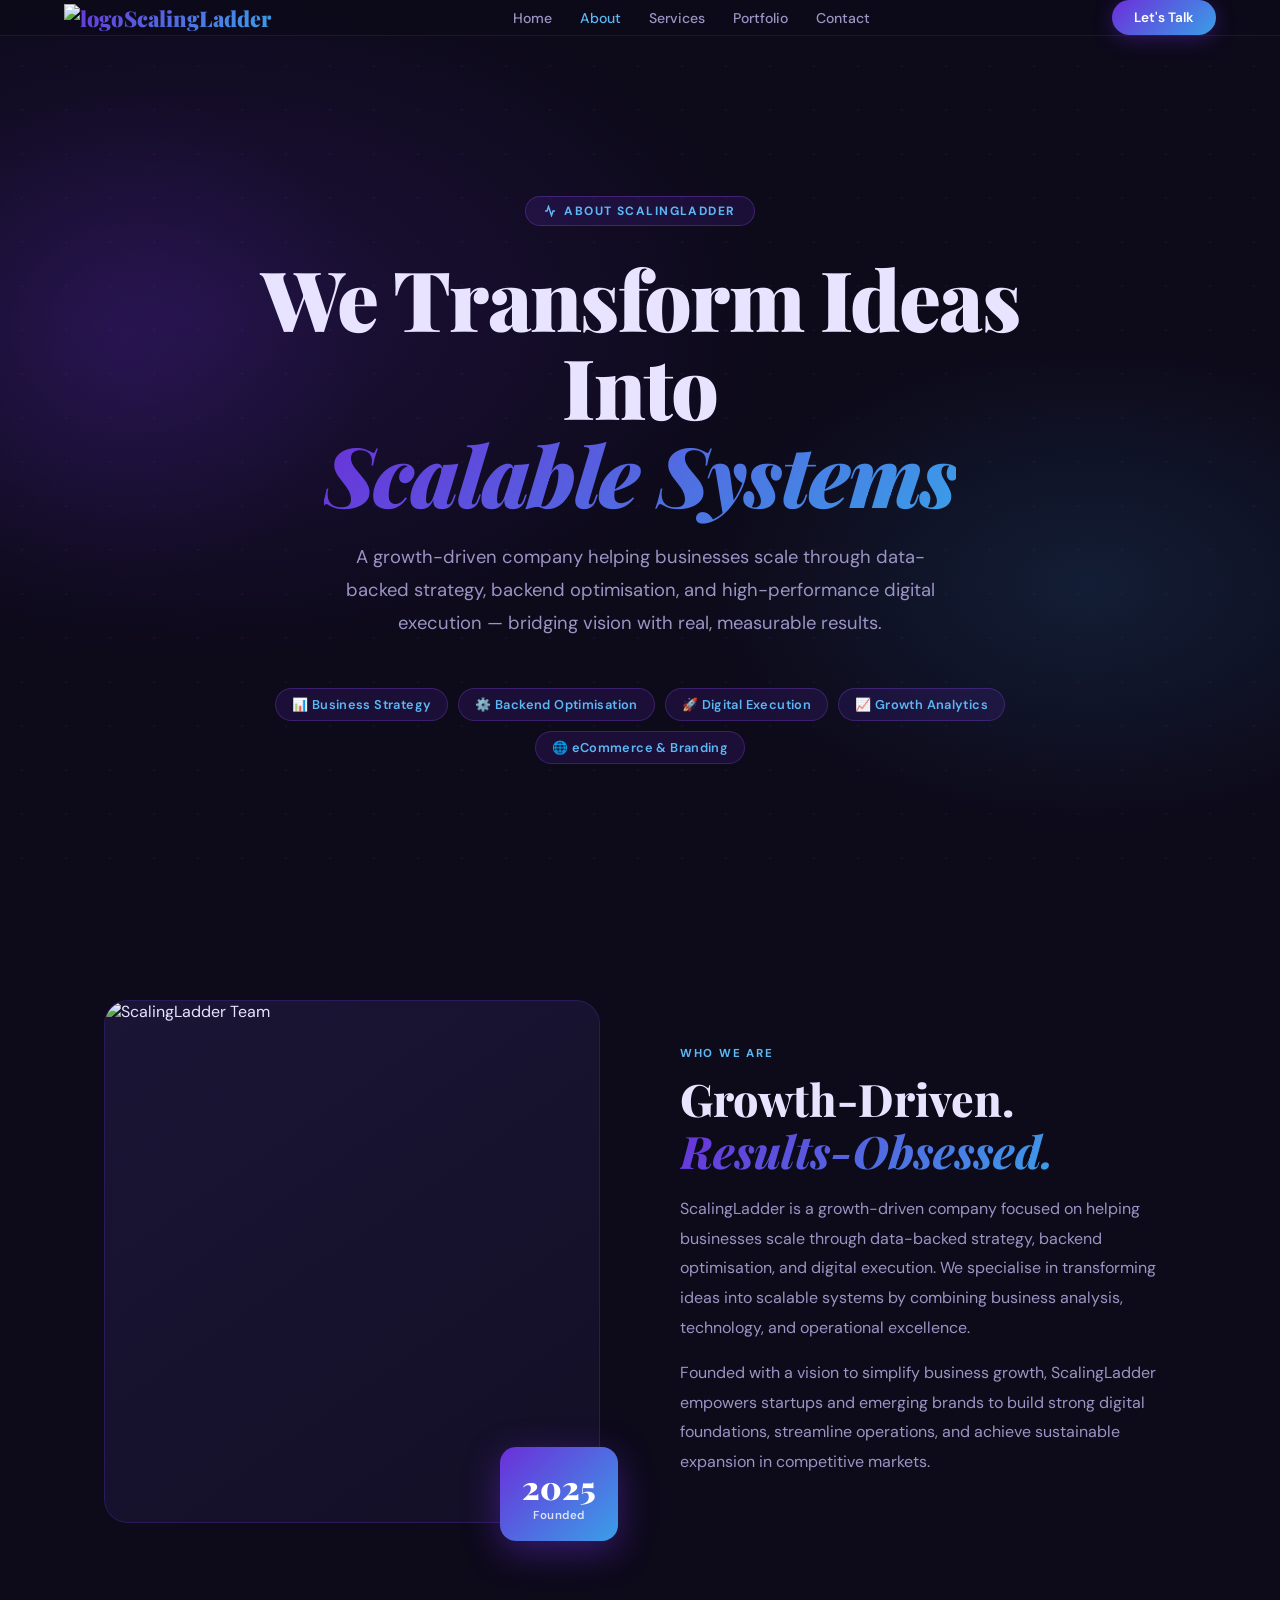
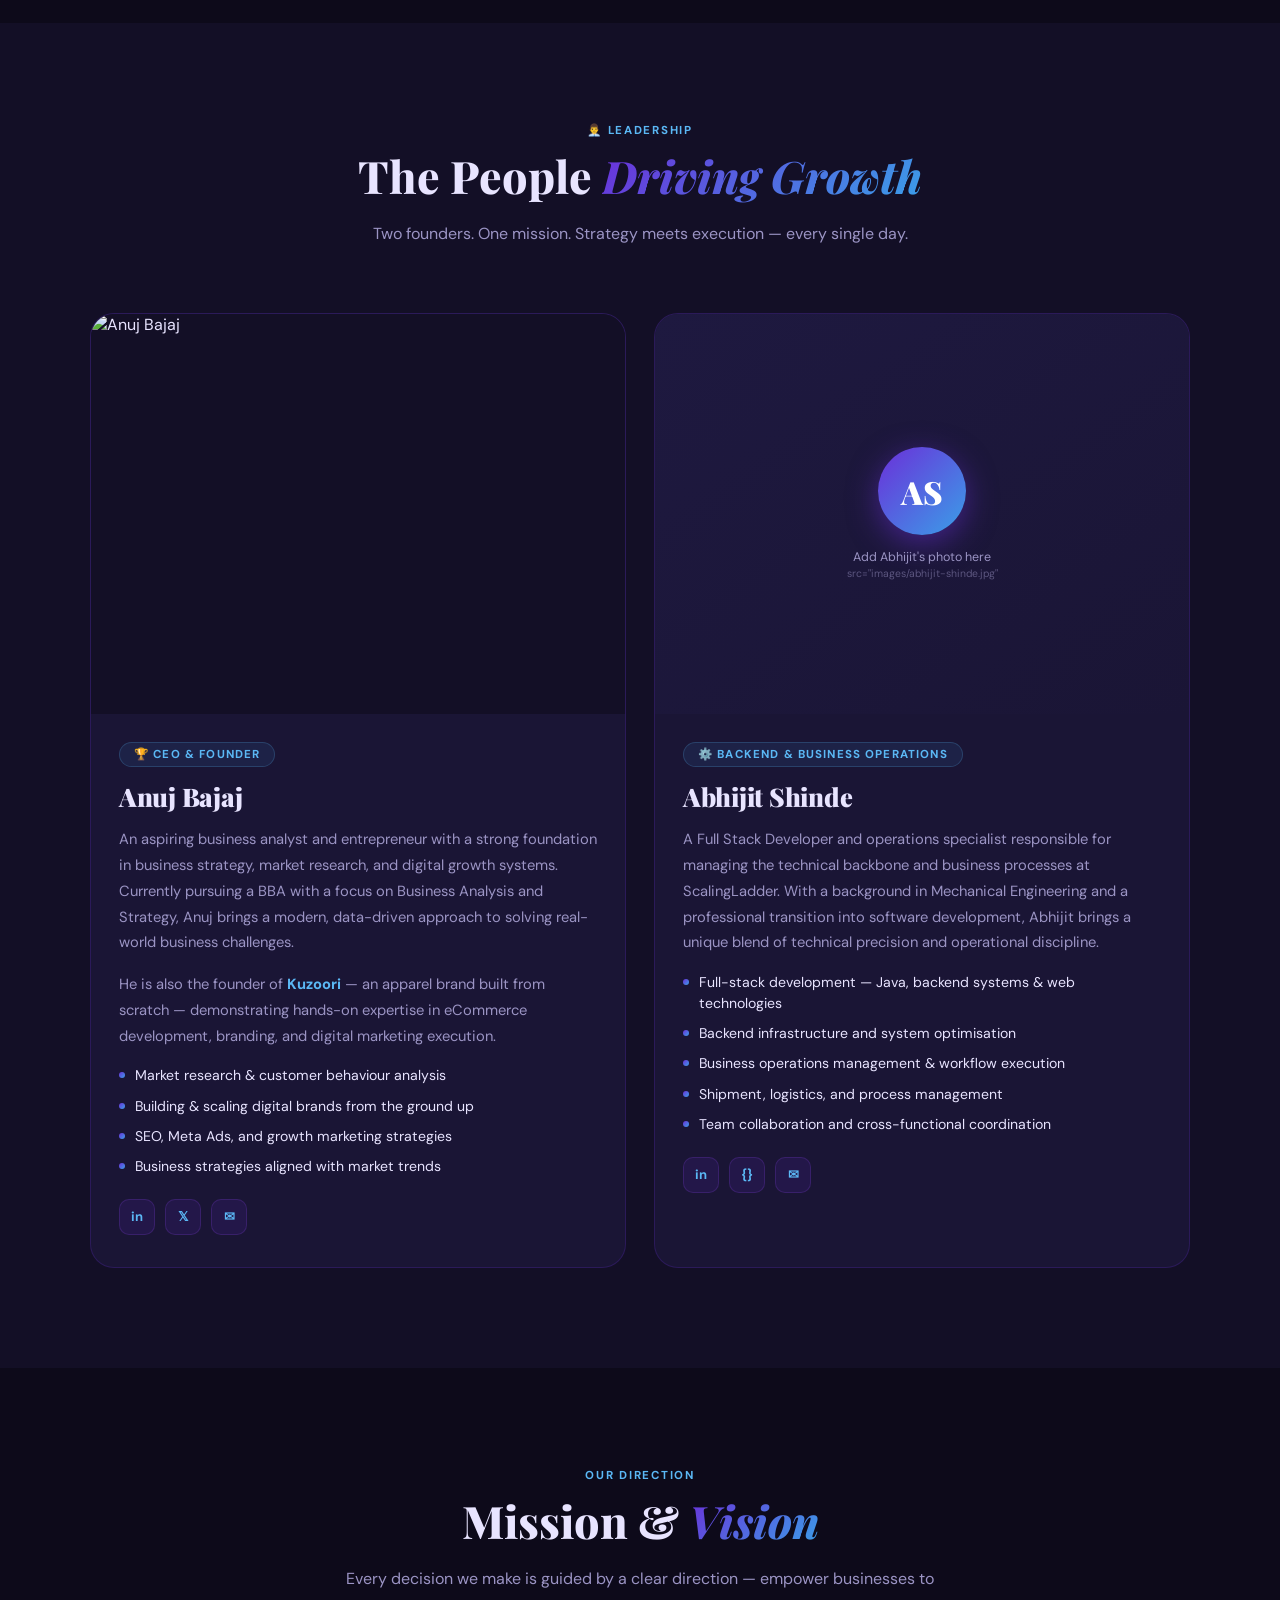
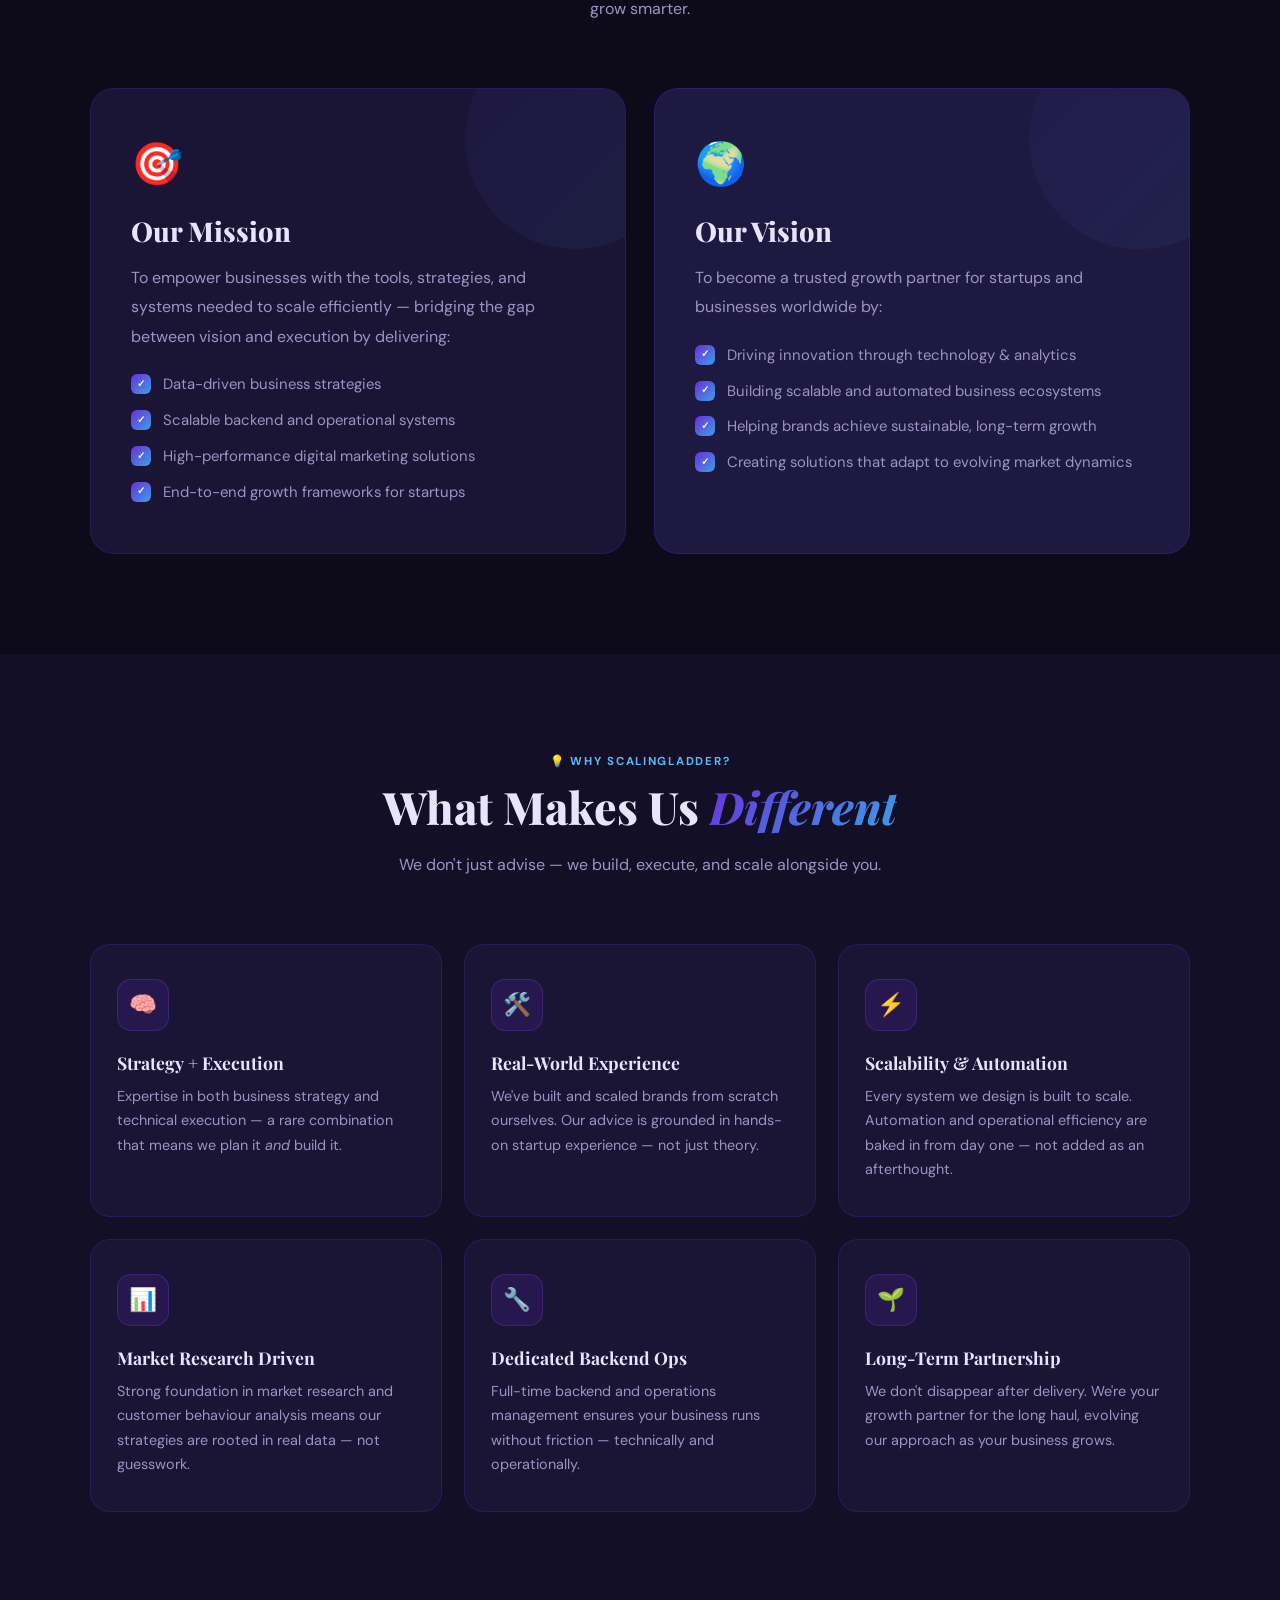
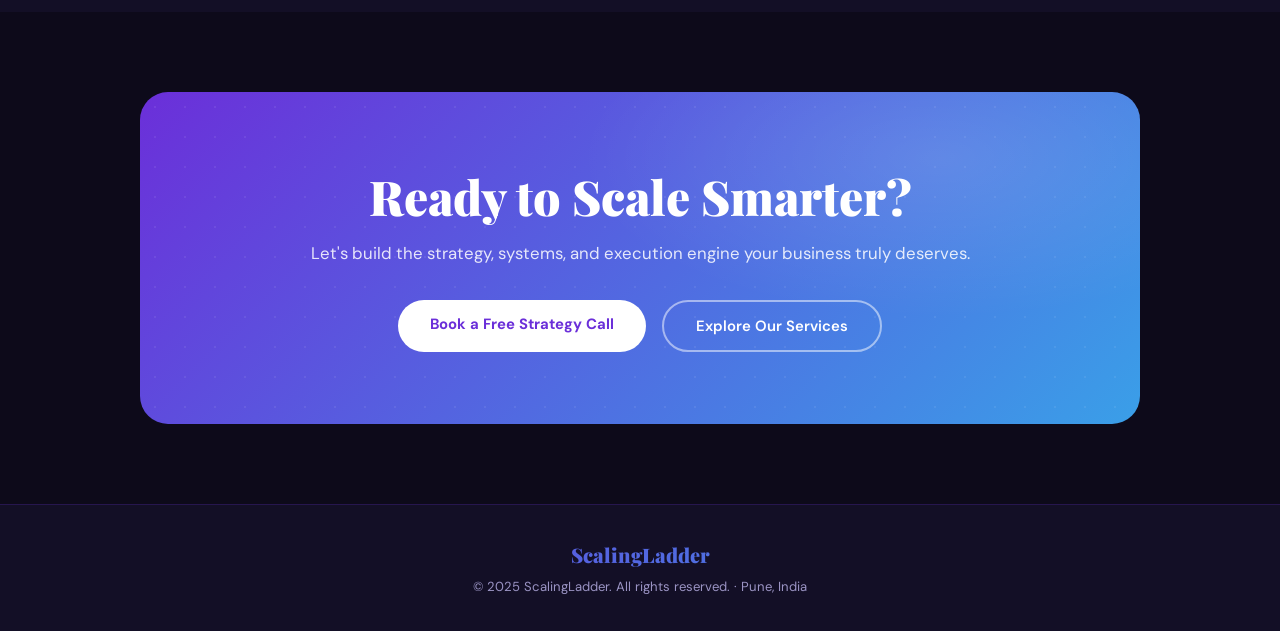
==== aboutUs.html @ f2ac98c7 "Add files via upload" ====
<!DOCTYPE html>
<html lang="en">
<head>
  <meta charset="UTF-8"/>
  <meta name="viewport" content="width=device-width, initial-scale=1.0"/>
  <title>About Us – ScalingLadder</title>
  <link href="https://fonts.googleapis.com/css2?family=Playfair+Display:ital,wght@0,700;0,900;1,700&family=DM+Sans:wght@300;400;500;600;700&display=swap" rel="stylesheet"/>
  <style>
    /* ══════════════════════════════════════
       THEME — matches thirdsite.html exactly
       ══════════════════════════════════════ */
    :root {
      --purple:  #6B2FD9;
      --violet:  #8B46E8;
      --mid:     #7B3ADE;
      --blue:    #3A9FE8;
      --sky:     #5BB8F5;
      --dark:    #0D0A1A;
      --dark2:   #130F26;
      --dark3:   #1A1535;
      --card-bg: #1E1940;
      --text:    #E8E4FF;
      --muted:   #9B94C4;
      --white:   #fff;
      --grad:    linear-gradient(135deg, #6B2FD9 0%, #3A9FE8 100%);
      --grad-r:  linear-gradient(135deg, #3A9FE8 0%, #6B2FD9 100%);

      /* aliases used throughout */
      --bg:      var(--dark);
      --surface: var(--dark2);
      --card:    var(--dark3);
      --card2:   var(--card-bg);
      --accent:  var(--violet);
      --border:  rgba(107,47,217,0.22);
    }

    *, *::before, *::after { box-sizing: border-box; margin: 0; padding: 0; }
    html { scroll-behavior: smooth; }

    body {
      font-family: 'DM Sans', sans-serif;
      background: var(--dark);
      color: var(--text);
      overflow-x: hidden;
    }

    /* ─────────────── NAV ─────────────── */
    nav {
      position: fixed; top: 0; left: 0; width: 100%; z-index: 200;
      padding: 0px 5%;
      display: flex; align-items: center; justify-content: space-between;
      background: rgba(13,10,26,0.90);
      backdrop-filter: blur(20px);
      border-bottom: 1px solid var(--border);
    }
    .nav-logo {
        display: flex; align-items: center; gap: 1px; text-decoration: none;
      font-family: 'Playfair Display', serif;
      font-size: 1.35rem; font-weight: 900;
      background: var(--grad); -webkit-background-clip: text; -webkit-text-fill-color: transparent;
      text-decoration: none;
    }
    .nav-links { display: flex; gap: 28px; list-style: none; }
    .nav-links a {
      color: var(--muted); text-decoration: none;
      font-size: .88rem; font-weight: 500; transition: color .2s;
    }
    .nav-links a:hover, .nav-links a.active { color: var(--sky); }
    .nav-cta {
      padding: 9px 22px; border-radius: 50px;
      background: var(--grad); color: #fff;
      font-weight: 600; font-size: .85rem; text-decoration: none;
      transition: opacity .2s, transform .2s; white-space: nowrap;
      box-shadow: 0 4px 20px rgba(107,47,217,.35);
    }
    .nav-cta:hover { opacity: .85; transform: translateY(-1px); }
    .burger {
      display: none; flex-direction: column; gap: 5px;
      cursor: pointer; background: none; border: none; padding: 4px;
    }
    .burger span { display: block; width: 24px; height: 2px; background: var(--text); border-radius: 2px; transition: .3s; }

    /* mobile menu */
    .mobile-menu {
      display: none; flex-direction: column;
      position: fixed; top: 62px; left: 0; width: 100%;
      background: rgba(13,10,26,.97); border-bottom: 1px solid var(--border);
      z-index: 190; padding-bottom: 16px;
    }
    .mobile-menu.open { display: flex; }
    .mobile-menu a {
      padding: 14px 5%; color: var(--text); text-decoration: none;
      font-size: .97rem; font-weight: 500;
      border-bottom: 1px solid rgba(255,255,255,.05); transition: color .2s;
    }
    .mobile-menu a:hover { color: var(--sky); }
    .m-cta {
      margin: 16px 5% 0 !important;
      padding: 14px; text-align: center;
      background: var(--grad) !important; border-radius: 12px;
      color: #fff !important; font-weight: 700; border: none;
    }

    /* ─────────────── HERO ─────────────── */
    .hero {
      min-height: 100vh;
      display: flex; align-items: center; justify-content: center;
      text-align: center; padding: 140px 5% 80px;
      position: relative; overflow: hidden;
    }
    .hero-bg {
      position: absolute; inset: 0; z-index: 0;
      background:
        radial-gradient(ellipse 65% 55% at 15% 35%, rgba(107,47,217,.18) 0%, transparent 70%),
        radial-gradient(ellipse 50% 45% at 85% 65%, rgba(58,159,232,.13) 0%, transparent 60%),
        var(--dark);
    }
    .hero-bg::after {
      content: ''; position: absolute; inset: 0;
      background-image: radial-gradient(circle, rgba(139,70,232,.08) 1px, transparent 1px);
      background-size: 44px 44px;
    }
    /* floating glow orbs */
    .hero-bg::before {
      content: ''; position: absolute;
      width: 500px; height: 500px; border-radius: 50%;
      background: radial-gradient(circle, rgba(107,47,217,.15) 0%, transparent 70%);
      top: 10%; left: -10%; pointer-events: none;
    }

    .hero-content { position: relative; z-index: 1; max-width: 820px; }

    .eyebrow {
      display: inline-flex; align-items: center; gap: 8px;
      background: rgba(107,47,217,.15); border: 1px solid rgba(139,70,232,.35);
      border-radius: 50px; padding: 6px 18px;
      font-size: .75rem; font-weight: 700; letter-spacing: .12em; text-transform: uppercase;
      color: var(--sky); margin-bottom: 28px;
      animation: fadeUp .7s ease both;
    }
    h1.hero-title {
      font-family: 'Playfair Display', serif;
      font-size: clamp(2.6rem, 7vw, 5.2rem);
      font-weight: 900; line-height: 1.06; letter-spacing: -.02em;
      margin-bottom: 22px;
      animation: fadeUp .7s .15s ease both;
    }
    h1.hero-title em {
      font-style: italic;
      background: var(--grad); -webkit-background-clip: text; -webkit-text-fill-color: transparent;
    }
    .hero-sub {
      font-size: clamp(.95rem, 2.2vw, 1.15rem);
      color: var(--muted); max-width: 600px; margin: 0 auto 48px; line-height: 1.8;
      animation: fadeUp .7s .3s ease both;
    }
    .hero-pills {
      display: flex; flex-wrap: wrap; gap: 10px; justify-content: center;
      animation: fadeUp .7s .45s ease both;
    }
    .pill {
      padding: 7px 16px; border-radius: 50px;
      background: rgba(107,47,217,.15); border: 1px solid rgba(139,70,232,.3);
      font-size: .8rem; font-weight: 600; color: var(--sky); letter-spacing: .03em;
    }

    /* ─────────────── SHARED ─────────────── */
    .section-label {
      font-size: .72rem; font-weight: 700; letter-spacing: .15em;
      text-transform: uppercase; color: var(--sky); margin-bottom: 12px;
    }
    .section-title {
      font-family: 'Playfair Display', serif;
      font-size: clamp(1.8rem, 3.5vw, 2.8rem); font-weight: 800;
      line-height: 1.15; margin-bottom: 18px;
    }
    .section-title em {
      font-style: italic;
      background: var(--grad); -webkit-background-clip: text; -webkit-text-fill-color: transparent;
    }
    .s-body { color: var(--muted); line-height: 1.85; font-size: 1rem; }

    /* ─────────────── WHO WE ARE ─────────────── */
    .intro-wrap {
      padding: 100px 5%;
      max-width: 1200px; margin: 0 auto;
      display: grid; grid-template-columns: 1fr 1fr; gap: 80px; align-items: center;
    }
    .intro-visual { position: relative; }
    .intro-img-box {
      width: 100%; padding-top: 105%;
      border-radius: 24px; overflow: hidden; position: relative;
      background: var(--dark3); border: 1px solid var(--border);
    }
    .img-placeholder {
      position: absolute; inset: 0;
      display: flex; flex-direction: column; align-items: center; justify-content: center;
      gap: 14px;
      background: linear-gradient(145deg, #1A1535, #130F26);
    }
    .img-placeholder .pl-icon { font-size: 3rem; opacity: .35; }
    .img-placeholder p { color: var(--muted); font-size: .82rem; text-align: center; padding: 0 24px; line-height: 1.6; }
    .intro-badge {
      position: absolute; bottom: -18px; right: -18px;
      background: var(--grad); border-radius: 16px; padding: 18px 22px;
      text-align: center; min-width: 115px;
      box-shadow: 0 10px 36px rgba(107,47,217,.45);
    }
    .intro-badge .b-big { font-family: 'Playfair Display', serif; font-size: 2rem; font-weight: 900; color: #fff; }
    .intro-badge .b-sm  { font-size: .72rem; color: rgba(255,255,255,.8); font-weight: 600; letter-spacing: .04em; }

    /* ─────────────── LEADERSHIP ─────────────── */
    .leadership { padding: 100px 5%; background: var(--dark2); }
    .leadership-header { text-align: center; max-width: 600px; margin: 0 auto 64px; }
    .leaders-wrap {
      max-width: 1100px; margin: 0 auto;
      display: grid; grid-template-columns: 1fr 1fr; gap: 28px;
    }
    .leader-card {
      background: var(--dark3); border: 1px solid var(--border);
      border-radius: 24px; overflow: hidden;
      transition: transform .3s, border-color .3s, box-shadow .3s;
    }
    .leader-card:hover {
      transform: translateY(-7px);
      border-color: rgba(139,70,232,.5);
      box-shadow: 0 24px 60px rgba(107,47,217,.25);
    }
    .leader-photo {
      width: 100%; aspect-ratio: 4/3;
      background: var(--dark2); position: relative; overflow: hidden;
    }
    .leader-photo img { width: 100%; height: 100%; object-fit: cover; display: block; }
    .lp-placeholder {
      width: 100%; height: 100%;
      display: flex; flex-direction: column; align-items: center; justify-content: center;
      gap: 14px;
      background: linear-gradient(145deg, #1E1940, #1A1535);
    }
    .avatar {
      width: 88px; height: 88px; border-radius: 50%;
      background: var(--grad);
      display: flex; align-items: center; justify-content: center;
      font-family: 'Playfair Display', serif;
      font-size: 2rem; font-weight: 900; color: #fff;
      box-shadow: 0 8px 30px rgba(107,47,217,.5);
    }
    .lp-hint { color: var(--muted); font-size: .78rem; text-align: center; padding: 0 20px; }
    .leader-body { padding: 28px 28px 32px; }
    .leader-role {
      display: inline-flex; align-items: center; gap: 6px;
      font-size: .72rem; font-weight: 700; letter-spacing: .1em; text-transform: uppercase;
      color: var(--sky);
      background: rgba(58,159,232,.1);
      border: 1px solid rgba(91,184,245,.2);
      border-radius: 50px; padding: 4px 14px; margin-bottom: 12px;
    }
    .leader-name {
      font-family: 'Playfair Display', serif;
      font-size: 1.6rem; font-weight: 900; margin-bottom: 14px; letter-spacing: -.01em;
    }
    .leader-bio { color: var(--muted); font-size: .92rem; line-height: 1.75; margin-bottom: 16px; }
    .expertise-list { list-style: none; display: flex; flex-direction: column; gap: 9px; margin-bottom: 22px; }
    .expertise-list li {
      display: flex; align-items: flex-start; gap: 10px;
      font-size: .88rem; color: var(--text); line-height: 1.5;
    }
    .expertise-list li::before {
      content: ''; width: 6px; height: 6px; border-radius: 50%; flex-shrink: 0;
      background: var(--grad); margin-top: 7px;
    }
    .leader-socials { display: flex; gap: 10px; }
    .soc {
      width: 36px; height: 36px; border-radius: 10px;
      background: rgba(107,47,217,.12); border: 1px solid rgba(139,70,232,.2);
      display: flex; align-items: center; justify-content: center;
      text-decoration: none; color: var(--sky);
      font-size: .82rem; font-weight: 700;
      transition: background .2s, transform .2s, color .2s;
    }
    .soc:hover { background: var(--grad); color: #fff; transform: translateY(-2px); }

    /* ─────────────── MISSION & VISION ─────────────── */
    .mv-section { padding: 100px 5%; background: var(--dark); }
    .mv-header { text-align: center; max-width: 600px; margin: 0 auto 64px; }
    .mv-grid {
      max-width: 1100px; margin: 0 auto;
      display: grid; grid-template-columns: 1fr 1fr; gap: 28px;
    }
    .mv-card {
      border-radius: 24px; padding: 48px 40px;
      position: relative; overflow: hidden;
      border: 1px solid var(--border);
    }
    .mv-card.mission { background: var(--dark3); }
    .mv-card.vision  { background: var(--card-bg); }
    .mv-card::before {
      content: ''; position: absolute; top: -60px; right: -60px;
      width: 220px; height: 220px; border-radius: 50%;
      background: var(--grad); opacity: .07;
    }
    .mv-icon { font-size: 2.6rem; margin-bottom: 22px; display: block; }
    .mv-card h3 {
      font-family: 'Playfair Display', serif;
      font-size: 1.7rem; font-weight: 800; margin-bottom: 14px;
    }
    .mv-list { list-style: none; display: flex; flex-direction: column; gap: 12px; }
    .mv-list li {
      display: flex; align-items: flex-start; gap: 12px;
      font-size: .93rem; color: var(--muted); line-height: 1.6;
    }
    .chk {
      width: 20px; height: 20px; border-radius: 6px;
      background: var(--grad); display: flex; align-items: center; justify-content: center;
      flex-shrink: 0; margin-top: 1px; font-size: .65rem; color: #fff; font-weight: 700;
    }

    /* ─────────────── WHY US ─────────────── */
    .why-section { padding: 100px 5%; background: var(--dark2); }
    .why-header { text-align: center; max-width: 600px; margin: 0 auto 64px; }
    .why-grid {
      max-width: 1100px; margin: 0 auto;
      display: grid; grid-template-columns: repeat(3, 1fr); gap: 22px;
    }
    .why-card {
      background: var(--dark3); border: 1px solid var(--border);
      border-radius: 20px; padding: 34px 26px;
      transition: transform .3s, border-color .3s, box-shadow .3s;
      position: relative; overflow: hidden;
    }
    .why-card:hover {
      transform: translateY(-6px);
      border-color: rgba(139,70,232,.45);
      box-shadow: 0 20px 50px rgba(107,47,217,.2);
    }
    .why-card::after {
      content: ''; position: absolute; bottom: 0; left: 0; right: 0;
      height: 3px; background: var(--grad);
      transform: scaleX(0); transform-origin: left;
      transition: transform .35s ease;
    }
    .why-card:hover::after { transform: scaleX(1); }
    .why-icon {
      width: 52px; height: 52px; border-radius: 14px;
      background: rgba(107,47,217,.15); border: 1px solid rgba(139,70,232,.25);
      display: flex; align-items: center; justify-content: center;
      font-size: 1.4rem; margin-bottom: 20px;
    }
    .why-card h3 {
      font-family: 'Playfair Display', serif;
      font-size: 1.1rem; font-weight: 700; margin-bottom: 10px; color: var(--text);
    }
    .why-card p { color: var(--muted); font-size: .9rem; line-height: 1.7; }

    /* ─────────────── CTA ─────────────── */
    .cta-section { padding: 80px 5%; background: var(--dark); }
    .cta-inner {
      max-width: 1000px; margin: 0 auto;
      background: var(--grad); border-radius: 28px; padding: 72px 56px;
      text-align: center; position: relative; overflow: hidden;
    }
    .cta-inner::before {
      content: ''; position: absolute; inset: 0;
      background: radial-gradient(ellipse 60% 80% at 80% 20%, rgba(255,255,255,.12) 0%, transparent 60%);
    }
    .cta-inner::after {
      content: ''; position: absolute; inset: 0;
      background-image: radial-gradient(circle, rgba(255,255,255,.07) 1px, transparent 1px);
      background-size: 30px 30px;
    }
    .cta-inner h2 {
      font-family: 'Playfair Display', serif;
      font-size: clamp(1.8rem, 4vw, 3rem); font-weight: 900;
      color: #fff; margin-bottom: 14px; position: relative; z-index: 1;
    }
    .cta-inner p { color: rgba(255,255,255,.85); font-size: 1.05rem; margin-bottom: 36px; position: relative; z-index: 1; }
    .cta-btns { display: flex; gap: 16px; justify-content: center; flex-wrap: wrap; position: relative; z-index: 1; }
    .btn-w {
      padding: 14px 32px; border-radius: 50px;
      background: #fff; color: var(--purple);
      font-weight: 700; font-size: .93rem; text-decoration: none;
      transition: transform .2s, box-shadow .2s;
    }
    .btn-w:hover { transform: translateY(-2px); box-shadow: 0 10px 30px rgba(0,0,0,.25); }
    .btn-ow {
      padding: 14px 32px; border-radius: 50px;
      background: transparent; border: 2px solid rgba(255,255,255,.5);
      color: #fff; font-weight: 600; font-size: .93rem; text-decoration: none;
      transition: border-color .2s, transform .2s;
    }
    .btn-ow:hover { border-color: #fff; transform: translateY(-2px); }

    /* ─────────────── FOOTER ─────────────── */
    footer {
      background: var(--dark2); border-top: 1px solid var(--border);
      padding: 36px 5%; text-align: center;
    }
    footer .f-logo {
      font-family: 'Playfair Display', serif; font-size: 1.25rem; font-weight: 900;
      background: var(--grad); -webkit-background-clip: text; -webkit-text-fill-color: transparent;
      margin-bottom: 10px;
    }
    footer p { color: var(--muted); font-size: .82rem; }

    /* ─────────────── ANIMATIONS ─────────────── */
    @keyframes fadeUp {
      from { opacity: 0; transform: translateY(30px); }
      to   { opacity: 1; transform: translateY(0); }
    }
    .reveal {
      opacity: 0; transform: translateY(28px);
      transition: opacity .65s ease, transform .65s ease;
    }
    .reveal.visible { opacity: 1; transform: translateY(0); }

    /* ─────────────── RESPONSIVE ─────────────── */
    @media (max-width: 1024px) {
      .leaders-wrap { grid-template-columns: 1fr; }
      .why-grid { grid-template-columns: repeat(2, 1fr); }
    }
    @media (max-width: 768px) {
      .nav-links, .nav-cta { display: none; }
      .burger { display: flex; }
      .hero { padding: 120px 5% 60px; }
      .intro-wrap { grid-template-columns: 1fr; gap: 50px; padding: 70px 5%; }
      .intro-badge { right: 0; }
      .mv-grid { grid-template-columns: 1fr; }
      .why-grid { grid-template-columns: 1fr; }
      .cta-inner { padding: 48px 24px; }
      .leadership, .mv-section, .why-section, .cta-section { padding: 70px 5%; }
    }
    @media (max-width: 480px) {
      .mv-card { padding: 32px 20px; }
      .hero-pills .pill { font-size: .72rem; padding: 5px 12px; }
      .leaders-wrap { gap: 20px; }
    }
  </style>
</head>
<body>

<!-- ══════ NAV ══════ -->
<nav>
     <a href="#" class="nav-logo">
    <div class="nav-logo-icon" >
        <img src="/Source/img/NewShortLogo.png" alt="logo" srcset="covering the logo" loading="eager" style="width: 80px;">
    </div>
    <span class="nav-logo-text">ScalingLadder</span>
  </a>
  <!-- <a href="thirdsite.html" class="logo">ScalingLadder</a> -->
  <ul class="nav-links">
    <li><a href="index.html">Home</a></li>
    <li><a href="about.html" class="active">About</a></li>
    <li><a href="/index.html#services">Services</a></li>
    <li><a href="#">Portfolio</a></li>
    <li><a href="#">Contact</a></li>
  </ul>
  <a href="#contact" class="nav-cta">Let's Talk</a>
  <button class="burger" id="burger" aria-label="Toggle menu">
    <span></span><span></span><span></span>
  </button>
</nav>

<div class="mobile-menu" id="mobileMenu">
  <a href="thirdsite.html">Home</a>
  <a href="about.html">About</a>
  <a href="#">Services</a>
  <a href="#">Portfolio</a>
  <a href="#">Contact</a>
  <a href="#contact" class="m-cta">Let's Talk</a>
</div>

<!-- ══════ HERO ══════ -->
<section class="hero">
  <div class="hero-bg"></div>
  <div class="hero-content">
    <div class="eyebrow">
      <svg width="12" height="12" viewBox="0 0 24 24" fill="none" stroke="currentColor" stroke-width="3"><polyline points="22 12 18 12 15 21 9 3 6 12 2 12"/></svg>
      About ScalingLadder
    </div>
    <h1 class="hero-title">
      We Transform Ideas Into<br><em>Scalable Systems</em>
    </h1>
    <p class="hero-sub">
      A growth-driven company helping businesses scale through data-backed strategy, backend optimisation, and high-performance digital execution — bridging vision with real, measurable results.
    </p>
    <div class="hero-pills">
      <span class="pill">📊 Business Strategy</span>
      <span class="pill">⚙️ Backend Optimisation</span>
      <span class="pill">🚀 Digital Execution</span>
      <span class="pill">📈 Growth Analytics</span>
      <span class="pill">🌐 eCommerce &amp; Branding</span>
    </div>
  </div>
</section>

<!-- ══════ WHO WE ARE ══════ -->
<div style="background: var(--dark);">
  <div class="intro-wrap reveal">

    <div class="intro-visual">
      <div class="intro-img-box">
        <div class="img-placeholder">
          <!-- <span class="pl-icon">🚀</span>
          <p>Add your team or office photo here<br><small style="opacity:.5;">src="images/team.jpg"</small></p> -->
                <img src="/Source/img/Office.jpeg" alt="ScalingLadder Team" style="width:100%; height:100%; object-fit:cover; display:block;" >
        </div>
      </div>
      <div class="intro-badge">
        <div class="b-big">2025</div>
        <div class="b-sm">Founded</div>
      </div>
    </div>

    <div>
      <p class="section-label">Who We Are</p>
      <h2 class="section-title">Growth-Driven.<br><em>Results-Obsessed.</em></h2>
      <p class="s-body">
        ScalingLadder is a growth-driven company focused on helping businesses scale through data-backed strategy, backend optimisation, and digital execution. We specialise in transforming ideas into scalable systems by combining business analysis, technology, and operational excellence.
      </p>
      <p class="s-body" style="margin-top:16px;">
        Founded with a vision to simplify business growth, ScalingLadder empowers startups and emerging brands to build strong digital foundations, streamline operations, and achieve sustainable expansion in competitive markets.
      </p>
    </div>

  </div>
</div>

<!-- ══════ LEADERSHIP ══════ -->
<section class="leadership">
  <div class="leadership-header reveal">
    <p class="section-label">👨‍💼 Leadership</p>
    <h2 class="section-title">The People <em>Driving Growth</em></h2>
    <p class="s-body">Two founders. One mission. Strategy meets execution — every single day.</p>
  </div>

  <div class="leaders-wrap">

    <!-- ANUJ BAJAJ -->
    <div class="leader-card reveal">
      <div class="leader-photo">
        <img src="/Source/img/Founder.jpeg" alt="Anuj Bajaj">
        <div class="lp-placeholder">
          <div class="avatar">AB</div>
          <p class="lp-hint">Add Anuj's photo here<br><small style="opacity:.5;">src="images/anuj-bajaj.jpg"</small></p>
        </div>
      </div>
      <div class="leader-body">
        <div class="leader-role">🏆 CEO &amp; Founder</div>
        <div class="leader-name">Anuj Bajaj</div>
        <p class="leader-bio">
          An aspiring business analyst and entrepreneur with a strong foundation in business strategy, market research, and digital growth systems. Currently pursuing a BBA with a focus on Business Analysis and Strategy, Anuj brings a modern, data-driven approach to solving real-world business challenges.
        </p>
        <p class="leader-bio">
          He is also the founder of <strong style="color:var(--sky);">Kuzoori</strong> — an apparel brand built from scratch — demonstrating hands-on expertise in eCommerce development, branding, and digital marketing execution.
        </p>
        <ul class="expertise-list">
          <li>Market research &amp; customer behaviour analysis</li>
          <li>Building &amp; scaling digital brands from the ground up</li>
          <li>SEO, Meta Ads, and growth marketing strategies</li>
          <li>Business strategies aligned with market trends</li>
        </ul>
        <div class="leader-socials">
          <a class="soc" href="#" title="LinkedIn">in</a>
          <a class="soc" href="#" title="Twitter">𝕏</a>
          <a class="soc" href="#" title="Email">✉</a>
        </div>
      </div>
    </div>

    <!-- ABHIJIT SHINDE -->
    <div class="leader-card reveal">
      <div class="leader-photo">
        <!-- ✅ Replace with: <img src="images/abhijit-shinde.jpg" alt="Abhijit Shinde"> -->
        <div class="lp-placeholder">
          <div class="avatar">AS</div>
          <p class="lp-hint">Add Abhijit's photo here<br><small style="opacity:.5;">src="images/abhijit-shinde.jpg"</small></p>
        </div>
      </div>
      <div class="leader-body">
        <div class="leader-role">⚙️ Backend &amp; Business Operations</div>
        <div class="leader-name">Abhijit Shinde</div>
        <p class="leader-bio">
          A Full Stack Developer and operations specialist responsible for managing the technical backbone and business processes at ScalingLadder. With a background in Mechanical Engineering and a professional transition into software development, Abhijit brings a unique blend of technical precision and operational discipline.
        </p>
        <ul class="expertise-list">
          <li>Full-stack development — Java, backend systems &amp; web technologies</li>
          <li>Backend infrastructure and system optimisation</li>
          <li>Business operations management &amp; workflow execution</li>
          <li>Shipment, logistics, and process management</li>
          <li>Team collaboration and cross-functional coordination</li>
        </ul>
        <div class="leader-socials">
          <a class="soc" href="#" title="LinkedIn">in</a>
          <a class="soc" href="#" title="GitHub">{}</a>
          <a class="soc" href="#" title="Email">✉</a>
        </div>
      </div>
    </div>

  </div>
</section>

<!-- ══════ MISSION & VISION ══════ -->
<section class="mv-section">
  <div class="mv-header reveal">
    <p class="section-label">Our Direction</p>
    <h2 class="section-title">Mission &amp; <em>Vision</em></h2>
    <p class="s-body">Every decision we make is guided by a clear direction — empower businesses to grow smarter.</p>
  </div>
  <div class="mv-grid">

    <div class="mv-card mission reveal">
      <span class="mv-icon">🎯</span>
      <h3>Our Mission</h3>
      <p class="s-body" style="margin-bottom:22px;">To empower businesses with the tools, strategies, and systems needed to scale efficiently — bridging the gap between vision and execution by delivering:</p>
      <ul class="mv-list">
        <li><span class="chk">✓</span> Data-driven business strategies</li>
        <li><span class="chk">✓</span> Scalable backend and operational systems</li>
        <li><span class="chk">✓</span> High-performance digital marketing solutions</li>
        <li><span class="chk">✓</span> End-to-end growth frameworks for startups</li>
      </ul>
    </div>

    <div class="mv-card vision reveal">
      <span class="mv-icon">🌍</span>
      <h3>Our Vision</h3>
      <p class="s-body" style="margin-bottom:22px;">To become a trusted growth partner for startups and businesses worldwide by:</p>
      <ul class="mv-list">
        <li><span class="chk">✓</span> Driving innovation through technology &amp; analytics</li>
        <li><span class="chk">✓</span> Building scalable and automated business ecosystems</li>
        <li><span class="chk">✓</span> Helping brands achieve sustainable, long-term growth</li>
        <li><span class="chk">✓</span> Creating solutions that adapt to evolving market dynamics</li>
      </ul>
    </div>

  </div>
</section>

<!-- ══════ WHY SCALINGLADDER ══════ -->
<section class="why-section">
  <div class="why-header reveal">
    <p class="section-label">💡 Why ScalingLadder?</p>
    <h2 class="section-title">What Makes Us <em>Different</em></h2>
    <p class="s-body">We don't just advise — we build, execute, and scale alongside you.</p>
  </div>
  <div class="why-grid">

    <div class="why-card reveal">
      <div class="why-icon">🧠</div>
      <h3>Strategy + Execution</h3>
      <p>Expertise in both business strategy and technical execution — a rare combination that means we plan it <em>and</em> build it.</p>
    </div>

    <div class="why-card reveal">
      <div class="why-icon">🛠️</div>
      <h3>Real-World Experience</h3>
      <p>We've built and scaled brands from scratch ourselves. Our advice is grounded in hands-on startup experience — not just theory.</p>
    </div>

    <div class="why-card reveal">
      <div class="why-icon">⚡</div>
      <h3>Scalability &amp; Automation</h3>
      <p>Every system we design is built to scale. Automation and operational efficiency are baked in from day one — not added as an afterthought.</p>
    </div>

    <div class="why-card reveal">
      <div class="why-icon">📊</div>
      <h3>Market Research Driven</h3>
      <p>Strong foundation in market research and customer behaviour analysis means our strategies are rooted in real data — not guesswork.</p>
    </div>

    <div class="why-card reveal">
      <div class="why-icon">🔧</div>
      <h3>Dedicated Backend Ops</h3>
      <p>Full-time backend and operations management ensures your business runs without friction — technically and operationally.</p>
    </div>

    <div class="why-card reveal">
      <div class="why-icon">🌱</div>
      <h3>Long-Term Partnership</h3>
      <p>We don't disappear after delivery. We're your growth partner for the long haul, evolving our approach as your business grows.</p>
    </div>

  </div>
</section>

<!-- ══════ CTA ══════ -->
<section class="cta-section" id="contact">
  <div class="cta-inner reveal">
    <h2>Ready to Scale Smarter?</h2>
    <p>Let's build the strategy, systems, and execution engine your business truly deserves.</p>
    <div class="cta-btns">
      <a href="thirdsite.html#contact" class="btn-w">Book a Free Strategy Call</a>
      <a href="thirdsite.html#services" class="btn-ow">Explore Our Services</a>
    </div>
  </div>
</section>

<!-- ══════ FOOTER ══════ -->
<footer>
  <div class="f-logo">ScalingLadder</div>
  <p>© 2025 ScalingLadder. All rights reserved. · Pune, India</p>
</footer>

<script>
  // Mobile menu
  document.getElementById('burger').addEventListener('click', () => {
    document.getElementById('mobileMenu').classList.toggle('open');
  });

  // Scroll reveal
  const obs = new IntersectionObserver((entries) => {
    entries.forEach((e, i) => {
      if (e.isIntersecting) {
        setTimeout(() => e.target.classList.add('visible'), i * 90);
        obs.unobserve(e.target);
      }
    });
  }, { threshold: 0.1 });
  document.querySelectorAll('.reveal').forEach(el => obs.observe(el));
</script>

</body>
</html>
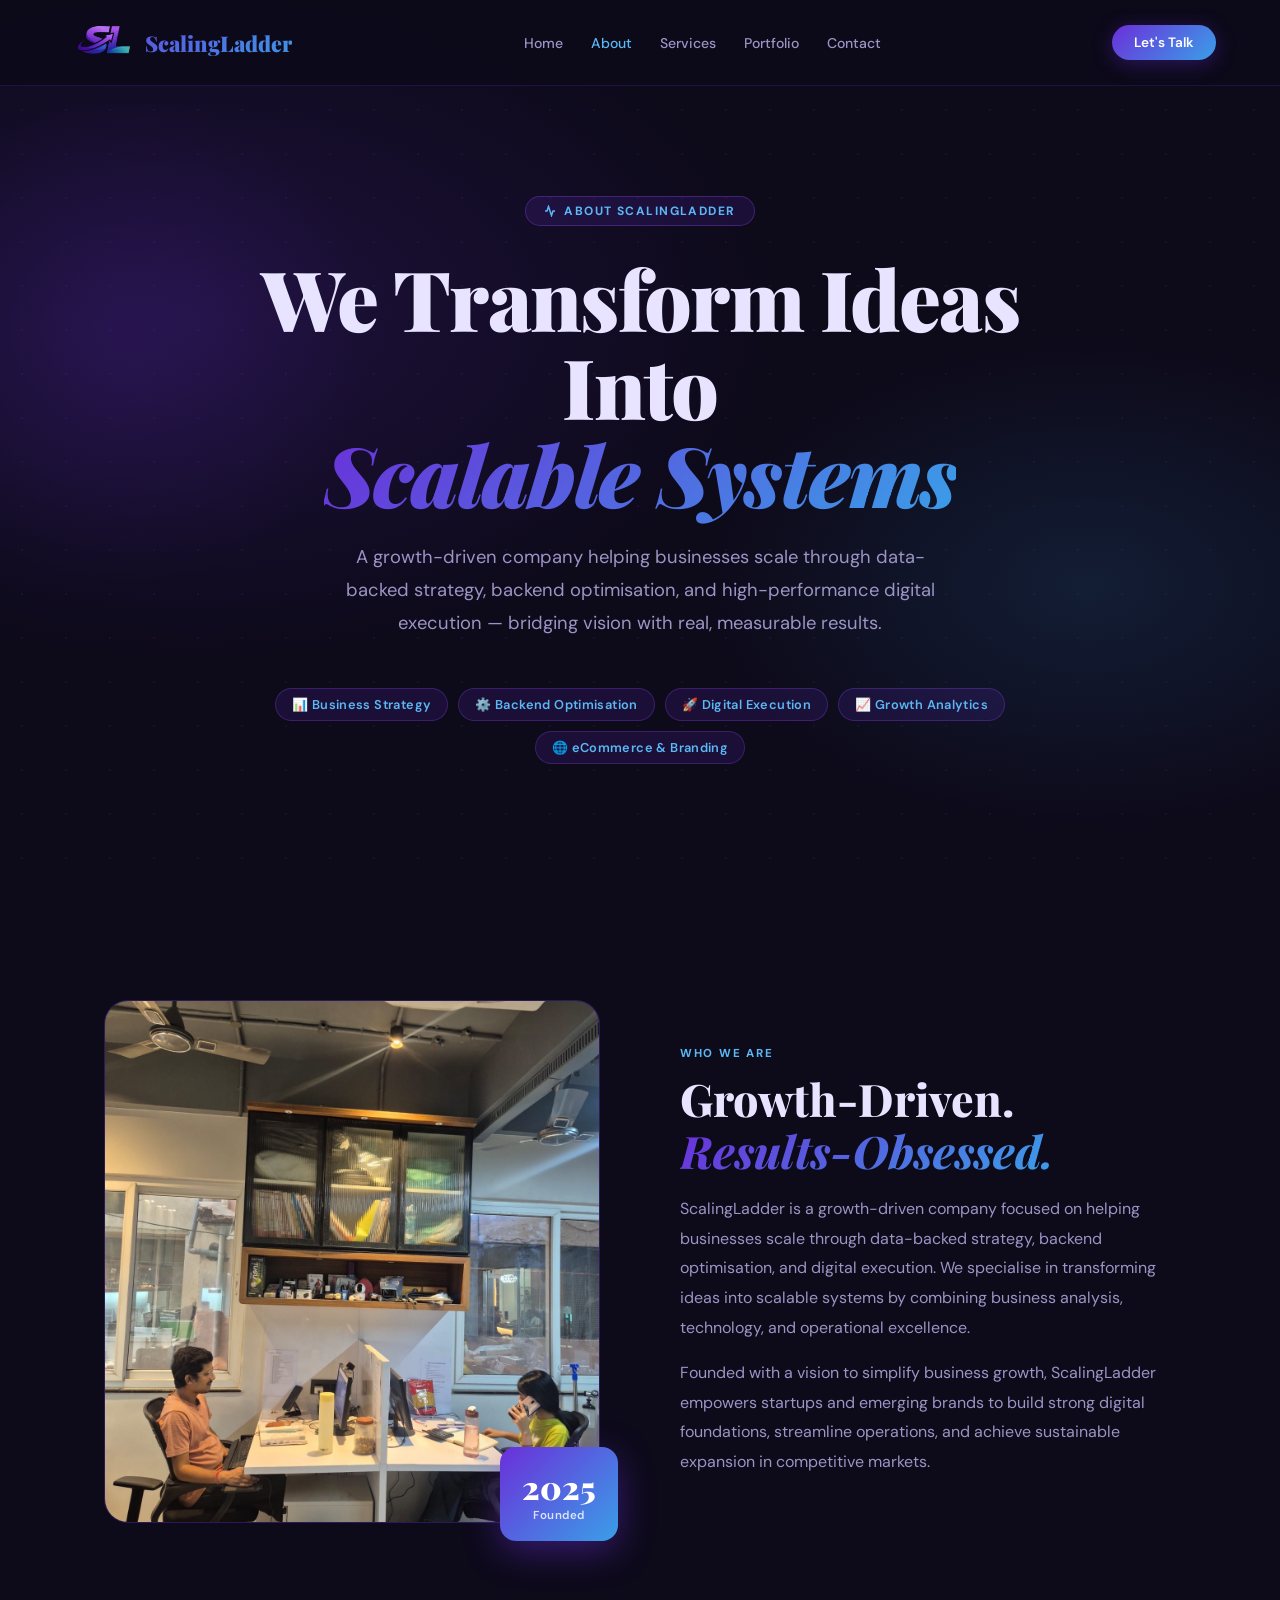
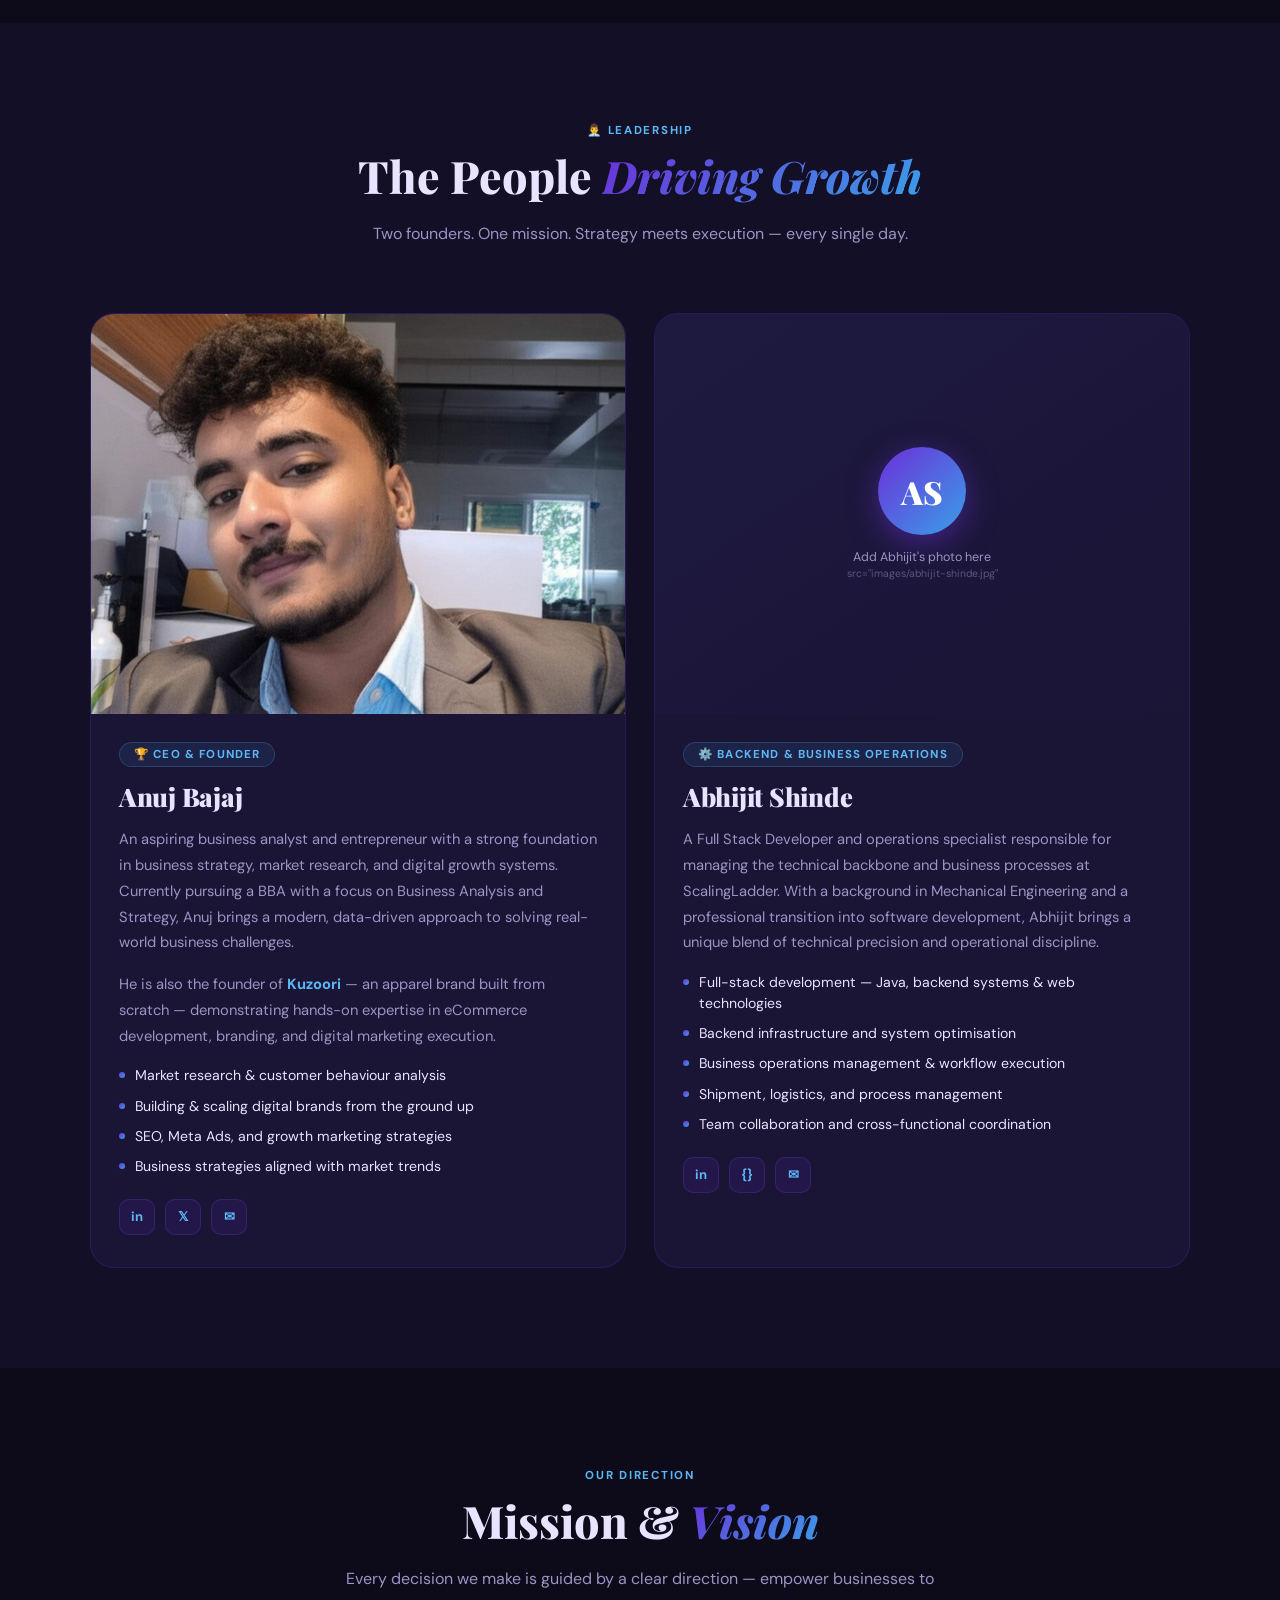
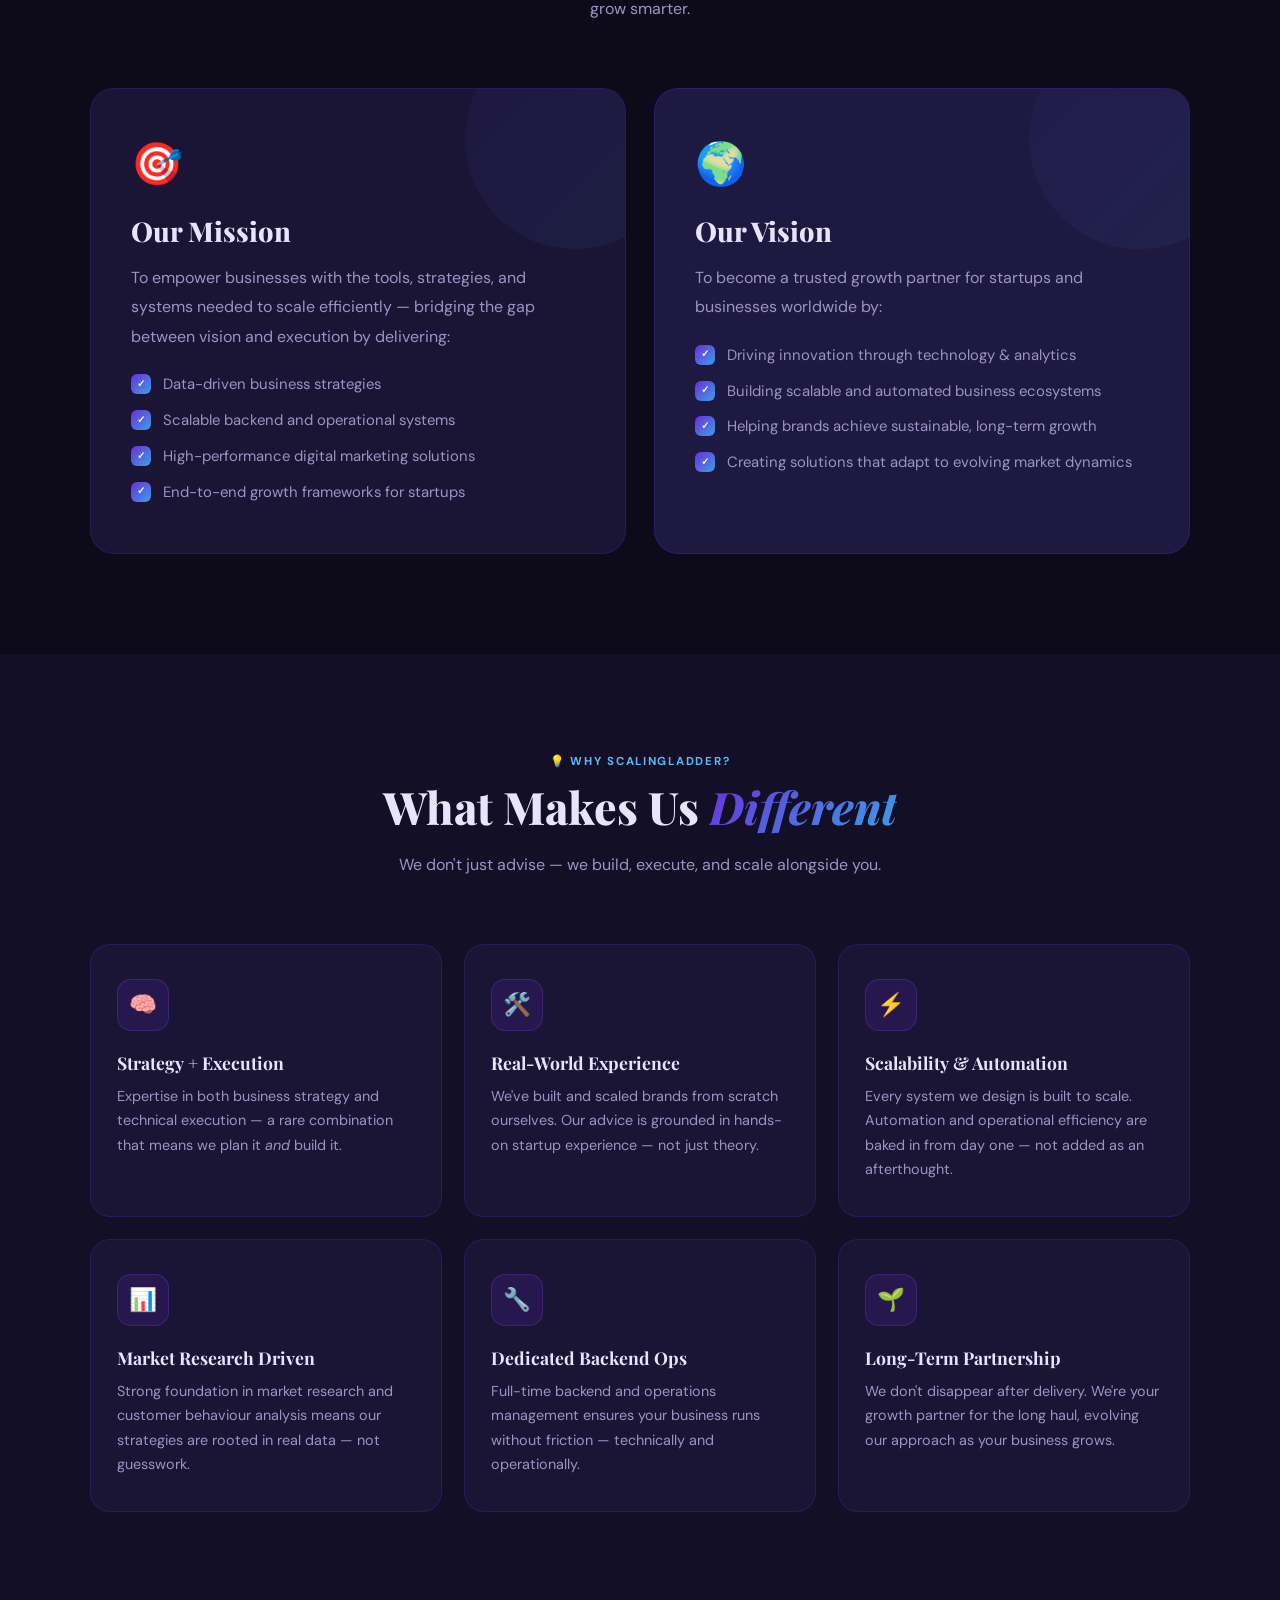
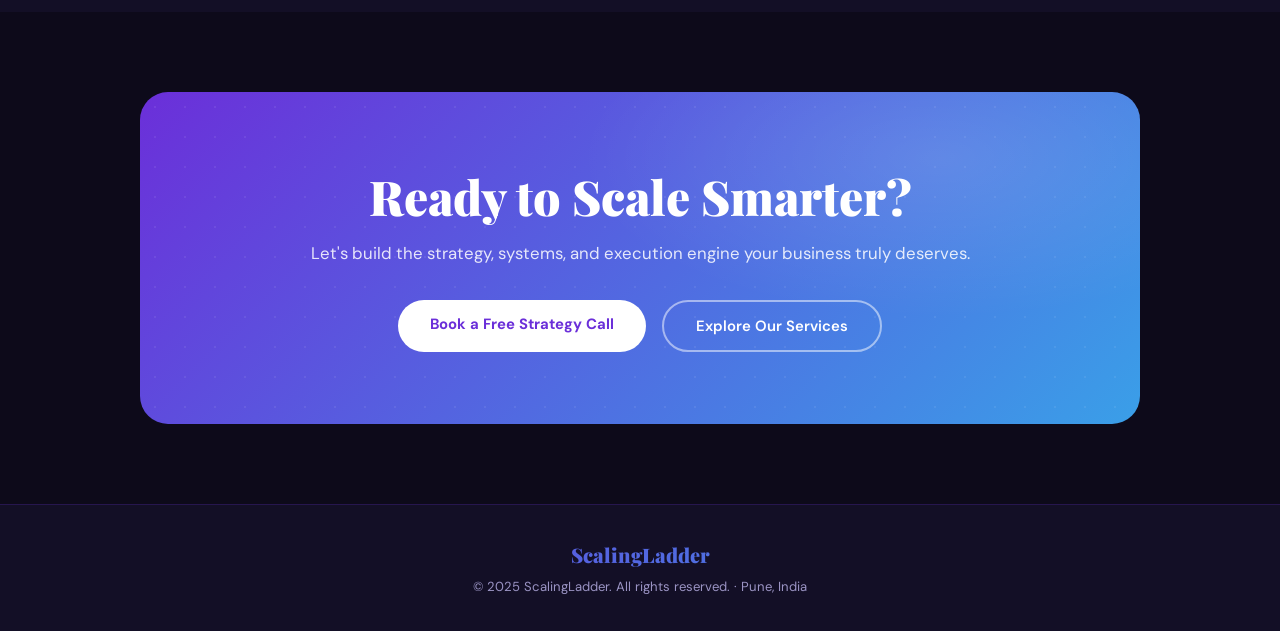
==== commit a062bcd8: "Update print statement from 'Hello' to 'Goodbye'" ====
--- a/aboutUs.html
+++ b/aboutUs.html
@@ -442,7 +442,7 @@
 <nav>
      <a href="#" class="nav-logo">
     <div class="nav-logo-icon" >
-        <img src="/Source/img/NewShortLogo.png" alt="logo" srcset="covering the logo" loading="eager" style="width: 80px;">
+        <img src="Source/img/NewShortLogo.png" alt="logo" srcset="covering the logo" loading="eager" style="width: 80px;">
     </div>
     <span class="nav-logo-text">ScalingLadder</span>
   </a>
@@ -538,7 +538,7 @@
     <!-- ANUJ BAJAJ -->
     <div class="leader-card reveal">
       <div class="leader-photo">
-        <img src="/Source/img/Founder.jpeg" alt="Anuj Bajaj">
+        <img src="Source/img/Founder.jpeg" alt="Anuj Bajaj">
         <div class="lp-placeholder">
           <div class="avatar">AB</div>
           <p class="lp-hint">Add Anuj's photo here<br><small style="opacity:.5;">src="images/anuj-bajaj.jpg"</small></p>
@@ -721,4 +721,4 @@
 </script>
 
 </body>
-</html>+</html>
